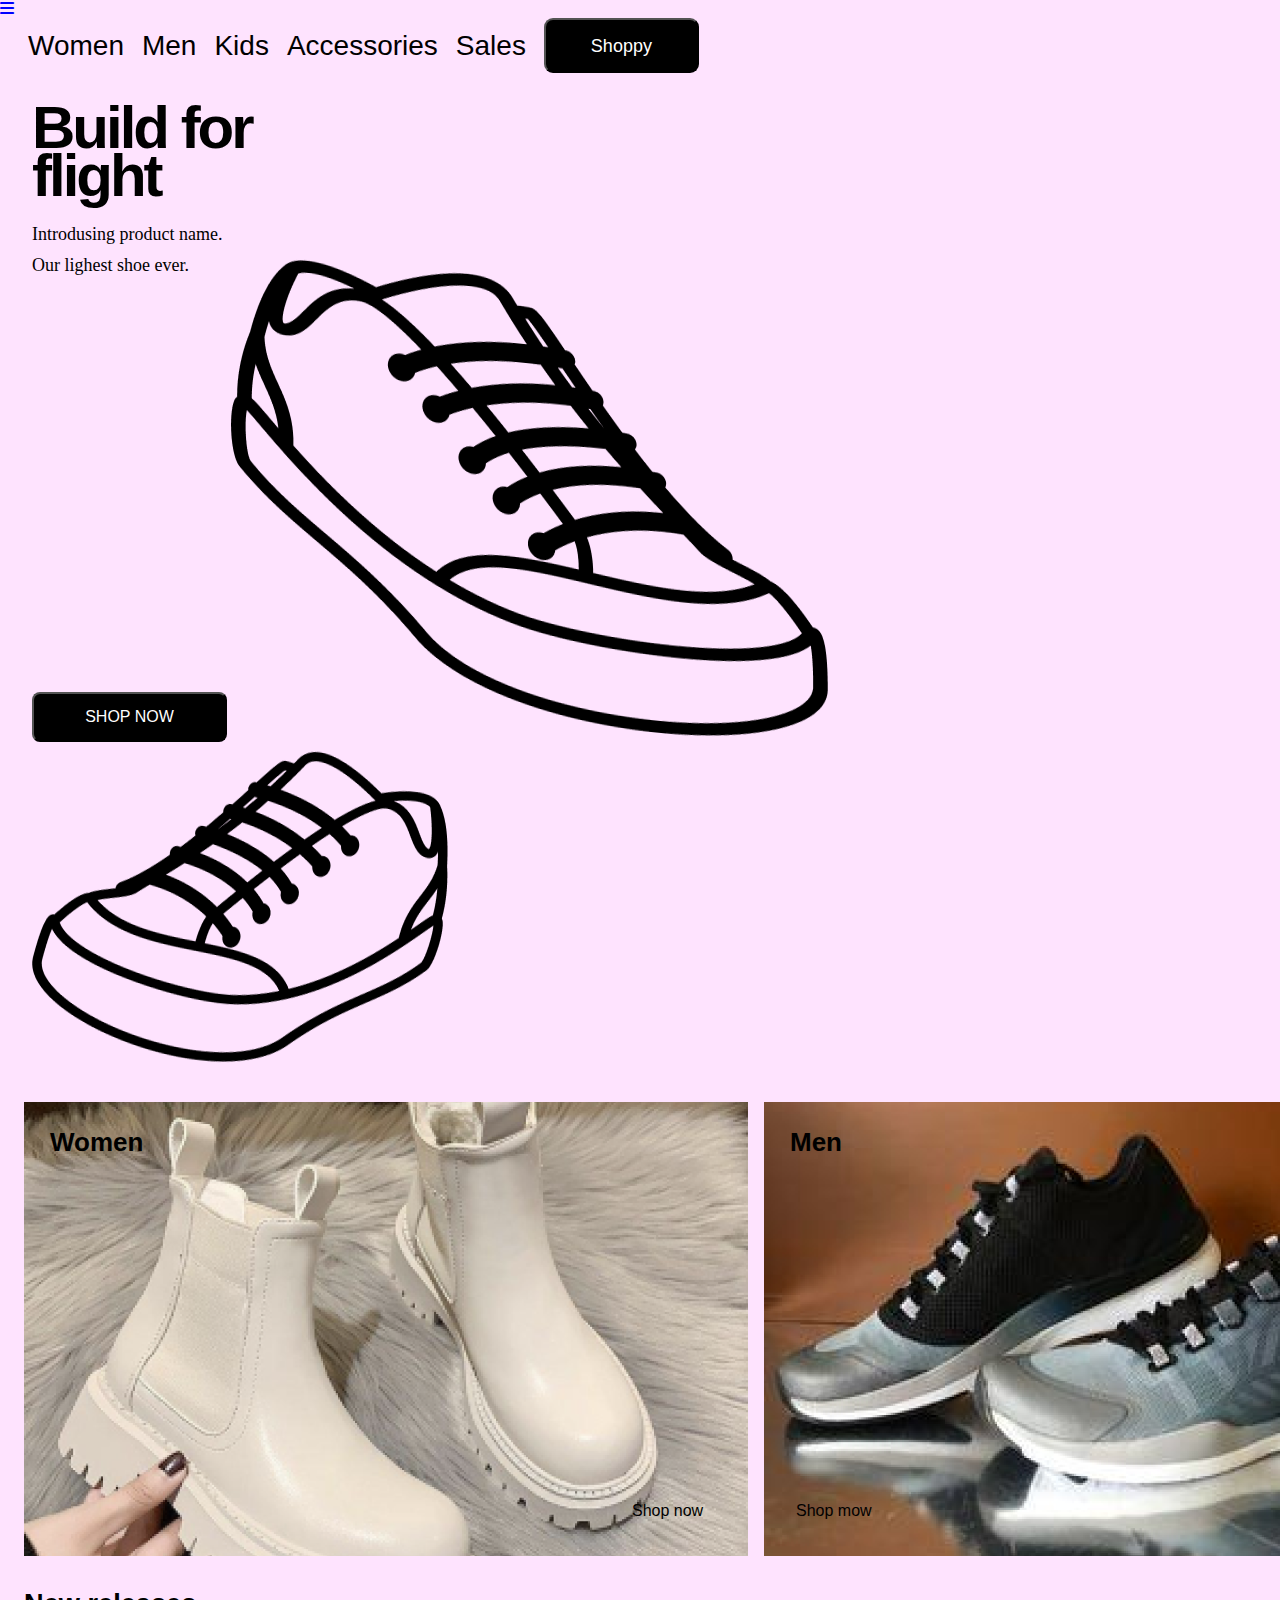
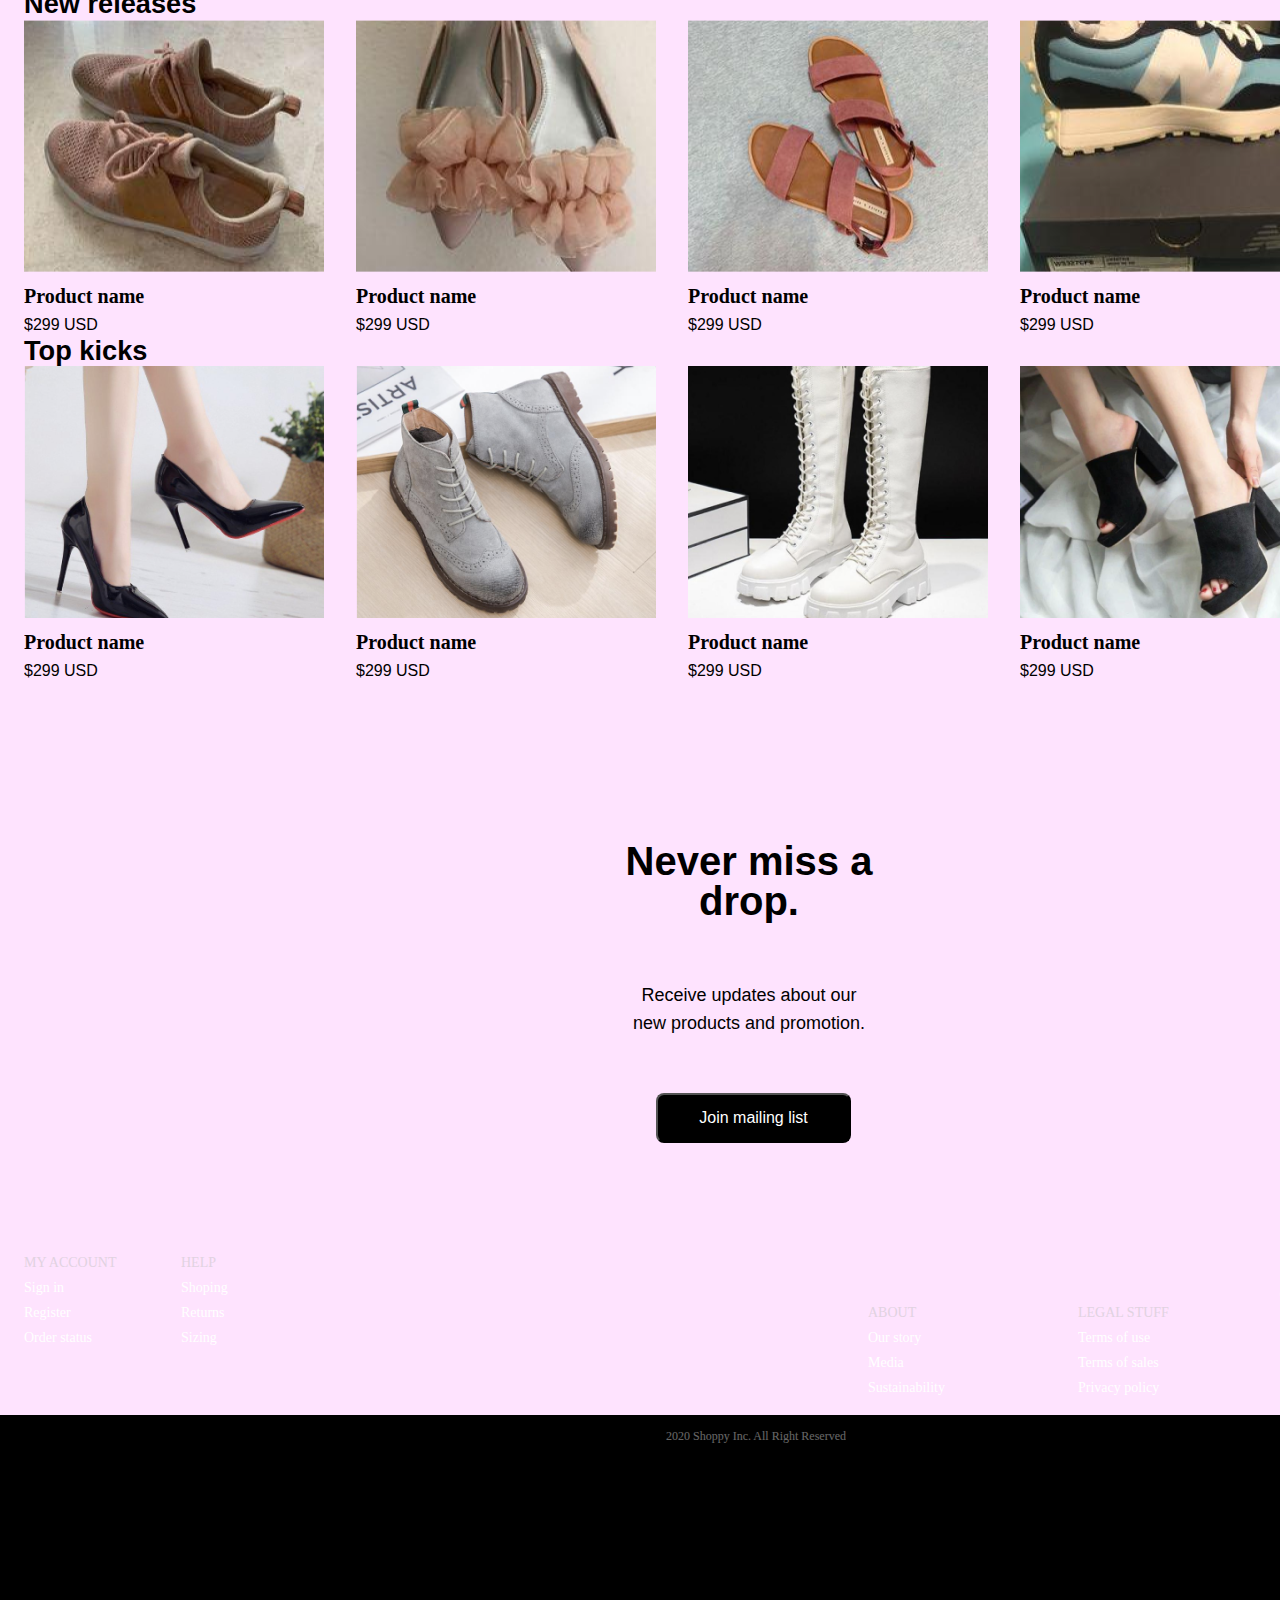
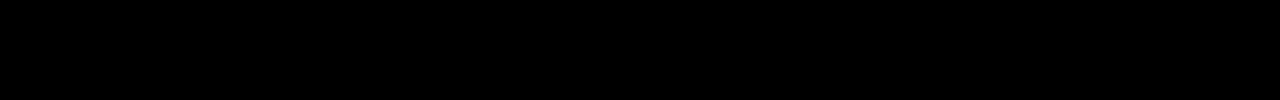
==== HW-5/index.html @ 254db84e "11" ====
<!DOCTYPE html>
<html lang="en">
<head>
    <meta charset="UTF-8">
    <meta http-equiv="X-UA-Compatible" content="IE=edge">
    <meta name="viewport" content="width=device-width, initial-scale=1.0">
    <title>Document</title>
    <link rel="stylesheet" href="css/normalize.css">
    <link rel="stylesheet" href="css/style.css">
    <link rel="stylesheet" href="https://cdnjs.cloudflare.com/ajax/libs/font-awesome/6.2.0/css/all.css">
    <link rel="stylesheet" href="css/solid.css">
</head>
 <body>
        <header>
     <div class> 
        <button class="menu"><i class="fa-solid fa-bars"></i></button>     
         <ul type="none">
            <a href="#">Women</a>
            <a href="#">Men</a>
            <a href="#">Kids</a>
            <a href="#">Accessories</a>
            <a href="#">Sales</a>
            <button class="call-to-action">Shoppy</button>
            <div class="icons">
                <img src="img\Search.png" class="emblem1">
                <img src="img\Bag.png" class="emblem2">
            </div>
        </ul>
       </div>
       </header>

        <container>
            <div class="buildforfly">
    <bff>Build for<br>  flight</bff> <br><br>
    <p>Introdusing product name.<br> Our lighest shoe ever.</p>
    <button class="call-to-action1">SHOP NOW</button>

       
        <img src="img\Vector (5).png" class="vector5">
        <img src="img\Vector (6).png" class="vector6">
    
    </div> 
    </container>

<content>
    <div class="block-wom-men">
        <div class="women">
        <img src="img\Rectangle9.png" class="woman-img">
        <pw>Women</pw>
        <shw>Shop now</shw>
    </div>
        <div class="men">  
        <img src="img\Rectangle10.png" class="men-img">
        <pm>Men</pm>
        <shm>Shop mow</shm>
    </div>
    </div>
</content>
<med>
       <b>New releases</b>

    <div class="frame-3">
        <div>
            <img src="img\Rectangle 17.png" class="releases">
            <div class="price">
            <div class="old">Product name</div>
            <div class="actual">$299 USD</div>
            </div>
        </div>
        <div>
            <img src="img\Rectangle 19.png" class="releases">
            <div class="price">
            <div class="old">Product name</div>
            <div class="actual">$299 USD</div>
            </div>
        </div>
        <div>
            <img src="img\Rectangle 20.png" class="releases">
            <div class="price">
            <div class="old">Product name</div>
            <div class="actual">$299 USD</div>
            </div>
        </div>
        <div>
            <img src="img\Rectangle 21.png" class="releases">
            <div class="price">
            <div class="old">Product name</div>
            <div class="actual">$299 USD</div>
            </div>
        </div>
        <div>
            <img src="img\Rectangle 22.png" class="releases">
            <div class="price">
            <div class="old">Product name</div>
            <div class="actual">$299 USD</div>
            </div>
        </div>
        <div>
            <img src="img\Rectangle 30.png" class="releases">
            <div class="price">
            <div class="old">Product name</div>
            <div class="actual">$299 USD</div>
            </div>
        </div>
        <div>
            <img src="img\Rectangle 32.png" class="releases">
            <div class="price">
            <div class="old">Product name</div>
            <div class="actual">$299 USD</div>
            </div>
        </div>
    </div>
        <b>Top kicks</b>
    
<div class="frame-4">
     <div>
        <img src="img\Rectangle 23.png" class="releases">
        <div class="price">
        <div class="old">Product name</div>
        <div class="actual">$299 USD</div>
        </div>
    </div>
    <div>
        <img src="img\Rectangle 24.png" class="releases">
        <div class="price">
        <div class="old">Product name</div>
        <div class="actual">$299 USD</div>
        </div>
    </div>
    <div>
        <img src="img\Rectangle 25.png" class="releases">
        <div class="price">
        <div class="old">Product name</div>
        <div class="actual">$299 USD</div>
        </div>
    </div>
    <div>
        <img src="img\Rectangle 26.png" class="releases">
        <div class="price">
        <div class="old">Product name</div>
        <div class="actual">$299 USD</div>
        </div>
    </div>
    <div>
        <img src="img\Rectangle 27.png" class="releases">
        <div class="price">
        <div class="old">Product name</div>
        <div class="actual">$299 USD</div>
        </div>
    </div>
    <div>
        <img src="img\Rectangle 31.png" class="releases">
        <div class="price">
        <div class="old">Product name</div>
        <div class="actual">$299 USD</div>
        </div>
    </div>
    <div>
        <img src="img\Rectangle 33.png" class="releases">
        <div class="price">
        <div class="old">Product name</div>
        <div class="actual">$299 USD</div>
        </div>
    </div>
</div>

</med>

<footer>
       <div class="title2">
       <pt>Never miss a drop.</pt>
        <te>Receive updates about our new products and promotion.</te>
        <button class="call-to-action2">
            Join mailing list</button>
        </div>
     <div class="rectangle-last">
        </div>
     <div class="social">
        <title-last>FOLLOW US</title-last>
        <a href="#" class="fa-brands fa-facebook"></a>  
        <a href="#" class="fa-brands fa-instagram"></a>  
        <a href="#" class="fa-brands fa-twitter"></a>
        <a href="#" class="fa-brands fa-linkedin"></a>
        </div>
    <div class="legalstuff">
         <title-last>LEGAL STUFF</title-last>
     <a href="#">Terms of use</a><br>
     <a href="#">Terms of sales</a><br>
     <a href="#">Privacy policy</a>
        </div>
    <div class="about">
        <title-last>ABOUT</title-last>
        <a href="#">Our story</a><br>
        <a href="#">Media</a><br>
        <a href="#">Sustainability</a>
        </div>
    <div class="help">
        <title-last>HELP</title-last>
        <a href="#">Shoping</a><br>
        <a href="#">Returns</a><br>
        <a href="#">Sizing</a>
        </div>
    <div class="my-account">
        <title-last>MY ACCOUNT</title-last>
        <a href="#">Sign in</a><br>
        <a href="#">Register</a><br>
        <a href="#">Order status</a>
        </div>
    <div class="all-rights">2020 Shoppy Inc. All Right Reserved</div>
</footer>
</body>
</html>
---- HW-5/css/style.css ----
*{
    box-sizing: border-box;
    margin: 0;
    padding: 0;
}
*::after,
*::before{
      box-sizing: border-box;
}
body{
    background-color: rgba(253, 215, 253, 0.705);
    font-family: Arial, Helvetica, sans-serif;
}
@media screen and (max-width: 800px) {
    .rectangle9,.rectangle10 {
      width: 100%; /* The width is 100%, when the viewport is 800px or smaller */
    }
}
a:hover{
color: aqua;
}
i:hover{
    color: blue ;
}
.menu-btn{
    height: 1.3125em;
    margin-right: 2em;
    height: 25px;
    width: 25px;
}
.menu{
    display: contents;
}
header{
    font-size: 16px;
    display: flex;
    justify-content: space-between;
    /*width: 1512px;*/
}

ul>a{
    text-decoration: none;
    color: #000000;
}
.call-to-action{
    font-size: 18px;
    background: black;
    color: #FFFFFF;
    border-radius: 0.5em;
    width: 155px;
    height: 55px;
   
    }
.call-to-action:hover{
        background: blue;
        color: yellow;
}
ul{
    justify-content: flex-start;
    display: flex;
    align-items: center;
    font-size: 28px;
    gap: 18px;
    margin: 0em 0em 0em 1em;
}
.emblem1,.emblem2 {
 
}
.icons{
    margin: 0em 0em 0em 25em;
    display: flex;
    align-items: center;
    gap: 1em;
}
a{
    color: #FFFFFF;
    text-decoration: none;
}


/*container*/

.buildforfly{
    margin: 2em;
}
.left {
    padding: 1.5em;
    margin-top: 10em;
    width: 13em;
}
bff{
    
    font-weight: 800;
    font-size: 3.75em;
    line-height: 0.75em;
    letter-spacing: -0.05em;
    color: #000000;
}
p{
    height: 3.25em;
    font-family: 'Poppins';
    font-style: normal;
    font-weight: 500;
    font-size: 1.125em;
    line-height: 1.75em;
    color: #000000;
    width: 191px;
}
/*Shoes*/
.Shoes{
    display: flex;
    justify-content: center;
    align-items: center;
}
.vector5 {
    transform: matrix(1, 0.1, 0, 0.99, 0, 0);
}
.vector6 {    
    transform: matrix(1, 0.1, 0, 0.99, 0, 0);
}
/*Content*/
content{
   width: 1512px;
}
.block-wom-men{
    display: flex;
    gap: 1em;
    justify-content: center;
    width: 1512px;
}


.woman-img>sh{
    float: right;
    font-size: 18px;
    line-height: 3em;
    font-weight: 600;
    padding: 16em 1em;
}
.men-img>sh{
    float: left;
    font-size: 18px;
    line-height: 3em;
    font-weight: 600;
    padding: 16em 1em;     
    color:#ffffff ;
}
.women{
   display: flex;
   justify-content: flex-start;
}
.men{
    display: flex;
    justify-content: flex-start;
}
pw{
    position: absolute;
    font-size: 26px;
    font-weight: 800;
    margin: 1em 1em 0em;
}
pm{
    position: absolute;
    font-size: 26px;
    font-weight: 800;
    padding: 1em 1em 0em;
}
shw{
    position: absolute;
    margin: 25em 0em 0em 38em;
}
shm{
    position: absolute;
    margin: 25em 0em 0em 2em;
}

.img{
        padding: 1.56em 0.625em 0.8125em 1.25em;
        width: 342px;
        height: 342px;
        background-repeat: no-repeat;
        background-size: cover;
        background-position: center;
        display: flex;
        flex-direction: column;
        justify-content: space-between;;
}
b{
    margin-top: 5em;
    font-size: 1.7em;
}

med{
    display:inline-block;
    margin: 2em 0em 0em 1.5em;
}
.old{
    font-family: 'Montserrat';
    font-style: normal;
    font-weight: 800;
    font-size: 20px;
    line-height: 40px;
}
.title{
    font-family: 'Montserrat';
    font-style: normal;
    font-weight: 800;
    font-size: 30px;
    line-height: 40px;
    color: #000000;
}

.frame-3{
    width: 1464px;
    overflow-x: scroll;
    display: flex;
    gap: 2em;
}
.frame-4{
    width: 1464px;
    overflow-x: scroll;
    display: flex;
    gap: 2em;
}
.social{
    position: absolute;
    width: 82px;
    height: 27px;
    left: 80em;
    top: 2861px;
}
title-last{
    font-family: 'Poppins';
    font-style: normal;
    font-weight: 500;
    font-size: 14px;
    line-height: 25px;
    color: #C4C4C4;
    opacity: 0.5;
    display: block;
}

.fa-brands{
color: #FFFFFF;
}
.releases{
    width: 300px;
    height: 252px;
    left: 670px;
}

.title2{
    display: inline-grid;
    justify-content: center;
    justify-content:center;
    margin: 10em 0em 17em 39em;
    gap: 60px;
}
.title2>pt{
    font-size: 30px;
    text-align: center;
    font-weight: 900;
    width: 250px;
    height: 80px;
    font-weight: 800;
    font-size: 40px;
    line-height: 40px;
    color: #000000;
}
.title2>te{
    color: #000000;
    font-size: 18px;
    text-align: center;
    width: 250px;
    height: 52px;
    line-height:28px;
    
}
.call-to-action2{
    width: 195px;
    height: 50px;
    background: #000000;
    border-radius: 0.5em;
    margin: 0em 2em ;
}
.call-to-action2:hover{
    width: 195px;
    height: 50px;
    background: yellow;
    border-radius: 0.5em;
}
.call-to-action1{
    width: 195px;
    height: 50px;
    color: #ffffff;
    background: #000000;
    border-radius: 0.5em;
}
.call-to-action1:hover{
    
    color: #ffffff;
    background: blue;
    border-radius: 0.5em;
}
button{
   
    line-height: 28px;
    color: #ffff;
    background: #0000;
    cursor: pointer;
}
.rectangle-last{
    width: 1512px;
    height: 285px;
    top: 2765px;
    background: #000000;
    transform: matrix(-1, 0, 0, 1, 0, 0);
}
.legalstuff{
    position: absolute;
    width: 91px;
    height: 74px;   
    left: 77em;
    top: 2900px;

/* Footer-Links */

font-family: 'Poppins';
font-style: normal;
font-weight: 500;
font-size: 14px;
line-height: 25px;
/* or 179% */


color: #FFFFFF;
}
.about{
    position: absolute;
width: 162px;
height: 74px;
left: 62em;
top: 2900px;

/* Footer-Links */

font-family: 'Poppins';
font-style: normal;
font-weight: 500;
font-size: 14px;
line-height: 25px;
/* or 179% */


color: #FFFFFF;
}
.help{
    position: absolute;
width: 162px;
height: 74px;
left: 181px;
top: 2850px;

/* Footer-Links */

font-family: 'Poppins';
font-style: normal;
font-weight: 500;
font-size: 14px;
line-height: 25px;
/* or 179% */


color: #FFFFFF;
}
.my-account{
    position: absolute;
    width: 162px;
    height: 74px;
    left: 24px;
    top: 2850px;
    font-family: 'Poppins';
    font-style: normal;
    font-weight: 500;
    font-size: 14px;
    line-height: 25px;
    color: #FFFFFF;
}
.all-rights{
    position: absolute;
width: 214px;
height: 25px;
left: 649px;
top: 252em;

font-family: 'Poppins';
font-style: normal;
font-weight: 500;
font-size: 12px;
line-height: 25px;
/* identical to box height, or 208% */

text-align: center;

color: #FFFFFF;

opacity: 0.4;
}
---- HW-5/css/solid.css ----
/*!
 * Font Awesome Free 6.2.0 by @fontawesome - https://fontawesome.com
 * License - https://fontawesome.com/license/free (Icons: CC BY 4.0, Fonts: SIL OFL 1.1, Code: MIT License)
 * Copyright 2022 Fonticons, Inc.
 */
 :root, :host {
    --fa-style-family-classic: 'Font Awesome 6 Free';
    --fa-font-solid: normal 900 1em/1 'Font Awesome 6 Free'; }
  
  @font-face {
    font-family: 'Font Awesome 6 Free';
    font-style: normal;
    font-weight: 900;
    font-display: block;
    src: url("../webfonts/fa-solid-900.woff2") format("woff2"), url("../webfonts/fa-solid-900.ttf") format("truetype"); }
  
  .fas,
  .fa-solid {
    font-weight: 900; }
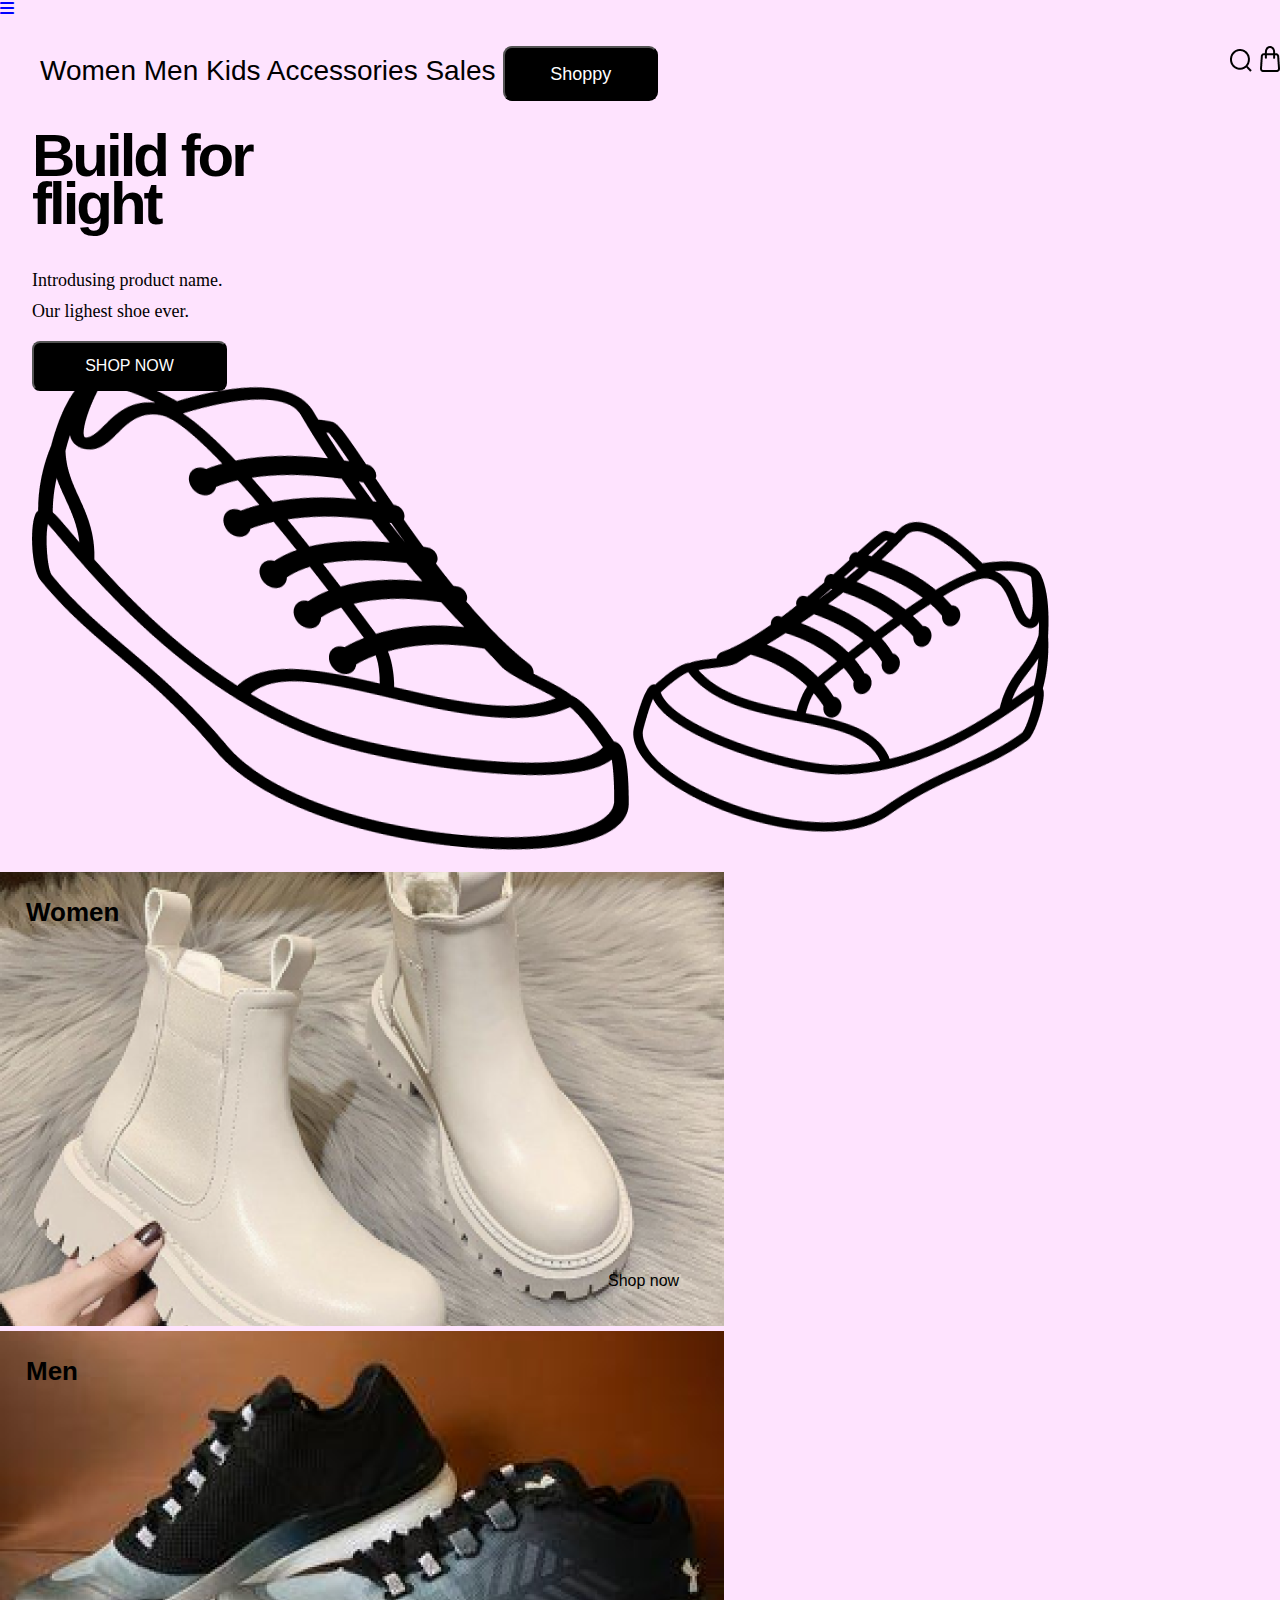
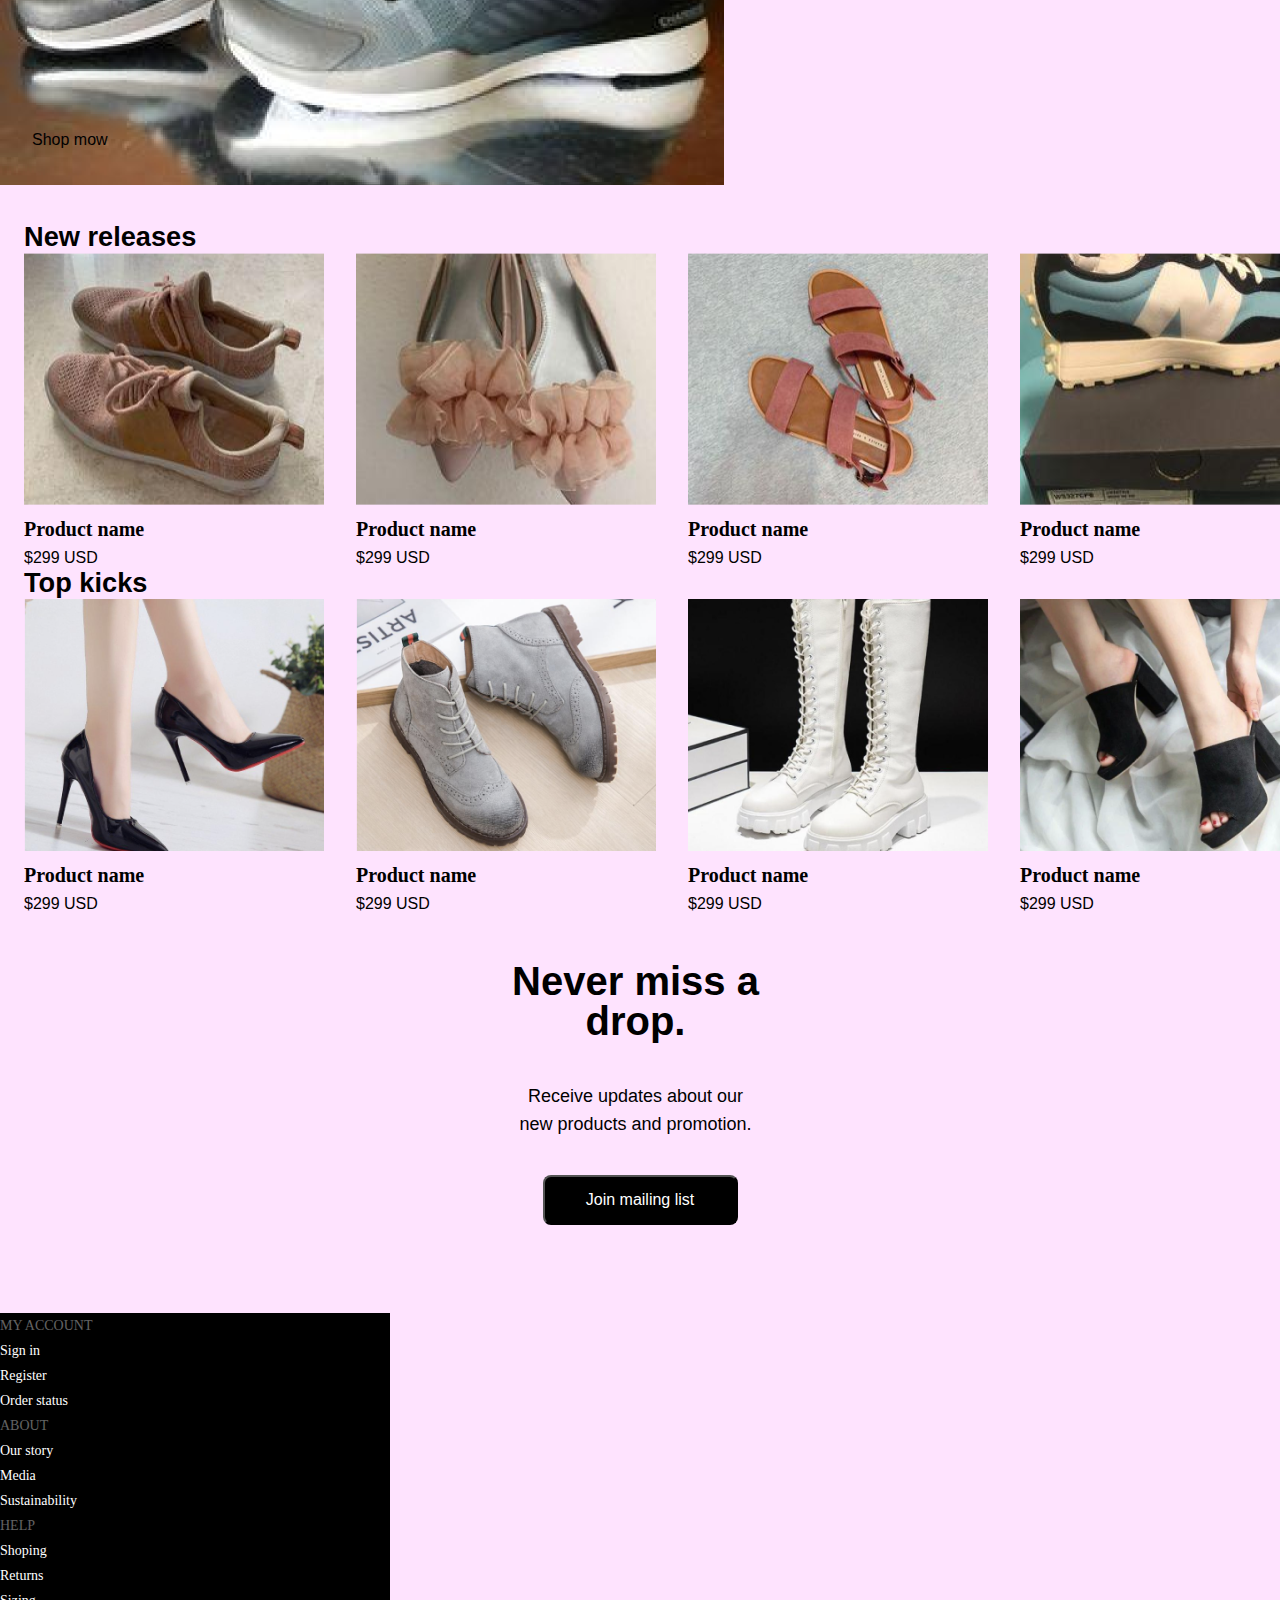
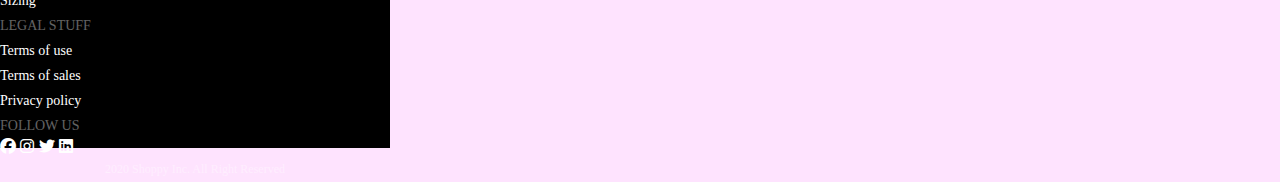
==== commit eee6ca18: "11" ====
--- a/HW-5/index.html
+++ b/HW-5/index.html
@@ -35,10 +35,10 @@
     <p>Introdusing product name.<br> Our lighest shoe ever.</p>
     <button class="call-to-action1">SHOP NOW</button>
 
-       
+       <div class="pedali">
         <img src="img\Vector (5).png" class="vector5">
         <img src="img\Vector (6).png" class="vector6">
-    
+    </div>
     </div> 
     </container>
 
@@ -57,8 +57,8 @@
     </div>
 </content>
 <med>
-       <b>New releases</b>
-
+     
+    <b>New releases</b>
     <div class="frame-3">
         <div>
             <img src="img\Rectangle 17.png" class="releases">
@@ -110,8 +110,8 @@
             </div>
         </div>
     </div>
-        <b>Top kicks</b>
-    
+        
+    <b>Top kicks</b>
 <div class="frame-4">
      <div>
         <img src="img\Rectangle 23.png" class="releases">
@@ -165,48 +165,59 @@
 </div>
 
 </med>
-
+<div class="title2">
+    <pt>Never miss a drop.</pt>
+     <te>Receive updates about our new products and promotion.</te>
+     <button class="call-to-action2">
+         Join mailing list</button>
+     </div>
 <footer>
-       <div class="title2">
-       <pt>Never miss a drop.</pt>
-        <te>Receive updates about our new products and promotion.</te>
-        <button class="call-to-action2">
-            Join mailing list</button>
-        </div>
-     <div class="rectangle-last">
-        </div>
-     <div class="social">
-        <title-last>FOLLOW US</title-last>
-        <a href="#" class="fa-brands fa-facebook"></a>  
-        <a href="#" class="fa-brands fa-instagram"></a>  
-        <a href="#" class="fa-brands fa-twitter"></a>
-        <a href="#" class="fa-brands fa-linkedin"></a>
-        </div>
-    <div class="legalstuff">
-         <title-last>LEGAL STUFF</title-last>
-     <a href="#">Terms of use</a><br>
-     <a href="#">Terms of sales</a><br>
-     <a href="#">Privacy policy</a>
-        </div>
-    <div class="about">
-        <title-last>ABOUT</title-last>
-        <a href="#">Our story</a><br>
-        <a href="#">Media</a><br>
-        <a href="#">Sustainability</a>
-        </div>
-    <div class="help">
-        <title-last>HELP</title-last>
-        <a href="#">Shoping</a><br>
-        <a href="#">Returns</a><br>
-        <a href="#">Sizing</a>
-        </div>
+    
+    <div class="footer">
+       
+     
+     
+     
+    
+    <div class="firstblock">
     <div class="my-account">
         <title-last>MY ACCOUNT</title-last>
         <a href="#">Sign in</a><br>
         <a href="#">Register</a><br>
         <a href="#">Order status</a>
         </div>
+    <div class="about">
+            <title-last>ABOUT</title-last>
+            <a href="#">Our story</a><br>
+            <a href="#">Media</a><br>
+            <a href="#">Sustainability</a>
+            </div>
+        </div>
+     <div class="secondblock">   
+    <div class="help">
+                <title-last>HELP</title-last>
+                <a href="#">Shoping</a><br>
+                <a href="#">Returns</a><br>
+                <a href="#">Sizing</a>
+                </div>
+               
+    <div class="legalstuff">
+            <title-last>LEGAL STUFF</title-last>
+            <a href="#">Terms of use</a><br>
+            <a href="#">Terms of sales</a><br>
+            <a href="#">Privacy policy</a>
+            </div>
+        </div>
+        <div class="social">
+            <title-last>FOLLOW US</title-last>
+            <a href="#" class="fa-brands fa-facebook"></a>  
+            <a href="#" class="fa-brands fa-instagram"></a>  
+            <a href="#" class="fa-brands fa-twitter"></a>
+            <a href="#" class="fa-brands fa-linkedin"></a>
+        </div>
     <div class="all-rights">2020 Shoppy Inc. All Right Reserved</div>
+
+</div>
 </footer>
 </body>
 </html>--- a/HW-5/css/style.css
+++ b/HW-5/css/style.css
@@ -1,23 +1,18 @@
-*{
-    box-sizing: border-box;
-    margin: 0;
-    padding: 0;
-}
-*::after,
-*::before{
-      box-sizing: border-box;
-}
+
+  
+
 body{
     background-color: rgba(253, 215, 253, 0.705);
     font-family: Arial, Helvetica, sans-serif;
+    box-sizing: border-box;
 }
 @media screen and (max-width: 800px) {
     .rectangle9,.rectangle10 {
-      width: 100%; /* The width is 100%, when the viewport is 800px or smaller */
+      width: 100%; 
     }
 }
 a:hover{
-color: aqua;
+    color: aqua;
 }
 i:hover{
     color: blue ;
@@ -31,12 +26,6 @@
 .menu{
     display: contents;
 }
-header{
-    font-size: 16px;
-    display: flex;
-    justify-content: space-between;
-    /*width: 1512px;*/
-}
 
 ul>a{
     text-decoration: none;
@@ -49,28 +38,17 @@
     border-radius: 0.5em;
     width: 155px;
     height: 55px;
-   
-    }
+   }
 .call-to-action:hover{
         background: blue;
         color: yellow;
 }
 ul{
-    justify-content: flex-start;
-    display: flex;
-    align-items: center;
     font-size: 28px;
-    gap: 18px;
-    margin: 0em 0em 0em 1em;
-}
-.emblem1,.emblem2 {
- 
+    
 }
 .icons{
-    margin: 0em 0em 0em 25em;
-    display: flex;
-    align-items: center;
-    gap: 1em;
+    float: right;
 }
 a{
     color: #FFFFFF;
@@ -123,7 +101,7 @@
    width: 1512px;
 }
 .block-wom-men{
-    display: flex;
+    display: contents;
     gap: 1em;
     justify-content: center;
     width: 1512px;
@@ -146,11 +124,11 @@
     color:#ffffff ;
 }
 .women{
-   display: flex;
+   display: inline-flex;
    justify-content: flex-start;
 }
 .men{
-    display: flex;
+    display: inline-flex;
     justify-content: flex-start;
 }
 pw{
@@ -191,7 +169,7 @@
 }
 
 med{
-    display:inline-block;
+    display:block;
     margin: 2em 0em 0em 1.5em;
 }
 .old{
@@ -211,23 +189,19 @@
 }
 
 .frame-3{
-    width: 1464px;
+   
     overflow-x: scroll;
     display: flex;
     gap: 2em;
 }
 .frame-4{
-    width: 1464px;
+   
     overflow-x: scroll;
     display: flex;
     gap: 2em;
 }
 .social{
-    position: absolute;
     width: 82px;
-    height: 27px;
-    left: 80em;
-    top: 2861px;
 }
 title-last{
     font-family: 'Poppins';
@@ -246,23 +220,18 @@
 .releases{
     width: 300px;
     height: 252px;
-    left: 670px;
-}
-
+}
 .title2{
-    display: inline-grid;
+    height: 19em;
+    display: grid;
     justify-content: center;
-    justify-content:center;
-    margin: 10em 0em 17em 39em;
-    gap: 60px;
+    padding: 3em;
 }
 .title2>pt{
-    font-size: 30px;
     text-align: center;
     font-weight: 900;
     width: 250px;
     height: 80px;
-    font-weight: 800;
     font-size: 40px;
     line-height: 40px;
     color: #000000;
@@ -273,8 +242,7 @@
     text-align: center;
     width: 250px;
     height: 52px;
-    line-height:28px;
-    
+    line-height:28px;    
 }
 .call-to-action2{
     width: 195px;
@@ -297,13 +265,11 @@
     border-radius: 0.5em;
 }
 .call-to-action1:hover{
-    
     color: #ffffff;
     background: blue;
     border-radius: 0.5em;
 }
 button{
-   
     line-height: 28px;
     color: #ffff;
     background: #0000;
@@ -312,73 +278,40 @@
 .rectangle-last{
     width: 1512px;
     height: 285px;
-    top: 2765px;
     background: #000000;
     transform: matrix(-1, 0, 0, 1, 0, 0);
 }
+.footer{
+    display: block;
+    background: #000000;
+    width: 390px;
+    height: 435px;
+}
 .legalstuff{
-    position: absolute;
-    width: 91px;
-    height: 74px;   
-    left: 77em;
-    top: 2900px;
-
-/* Footer-Links */
-
-font-family: 'Poppins';
-font-style: normal;
-font-weight: 500;
-font-size: 14px;
-line-height: 25px;
-/* or 179% */
-
-
-color: #FFFFFF;
+    font-family: 'Poppins';
+    font-style: normal;
+    font-weight: 500;
+    font-size: 14px;
+    line-height: 25px;
+    color: #FFFFFF;
 }
 .about{
-    position: absolute;
-width: 162px;
-height: 74px;
-left: 62em;
-top: 2900px;
-
-/* Footer-Links */
-
-font-family: 'Poppins';
-font-style: normal;
-font-weight: 500;
-font-size: 14px;
-line-height: 25px;
-/* or 179% */
-
-
-color: #FFFFFF;
+    font-family: 'Poppins';
+    font-style: normal;
+    font-weight: 500;
+    font-size: 14px;
+    line-height: 25px;
+    color: #FFFFFF;
 }
 .help{
-    position: absolute;
-width: 162px;
-height: 74px;
-left: 181px;
-top: 2850px;
-
-/* Footer-Links */
-
-font-family: 'Poppins';
-font-style: normal;
-font-weight: 500;
-font-size: 14px;
-line-height: 25px;
-/* or 179% */
-
-
-color: #FFFFFF;
+    font-family: 'Poppins';
+    font-style: normal;
+    font-weight: 500;
+    font-size: 14px;
+    line-height: 25px;
+    color: #FFFFFF;
 }
 .my-account{
-    position: absolute;
-    width: 162px;
-    height: 74px;
-    left: 24px;
-    top: 2850px;
     font-family: 'Poppins';
     font-style: normal;
     font-weight: 500;
@@ -387,22 +320,12 @@
     color: #FFFFFF;
 }
 .all-rights{
-    position: absolute;
-width: 214px;
-height: 25px;
-left: 649px;
-top: 252em;
-
-font-family: 'Poppins';
-font-style: normal;
-font-weight: 500;
-font-size: 12px;
-line-height: 25px;
-/* identical to box height, or 208% */
-
-text-align: center;
-
-color: #FFFFFF;
-
-opacity: 0.4;
+    font-family: 'Poppins';
+    font-style: normal;
+    font-weight: 500;
+    font-size: 12px;
+    line-height: 25px;
+    text-align: center;
+    color: #FFFFFF;
+    opacity: 0.4;
 }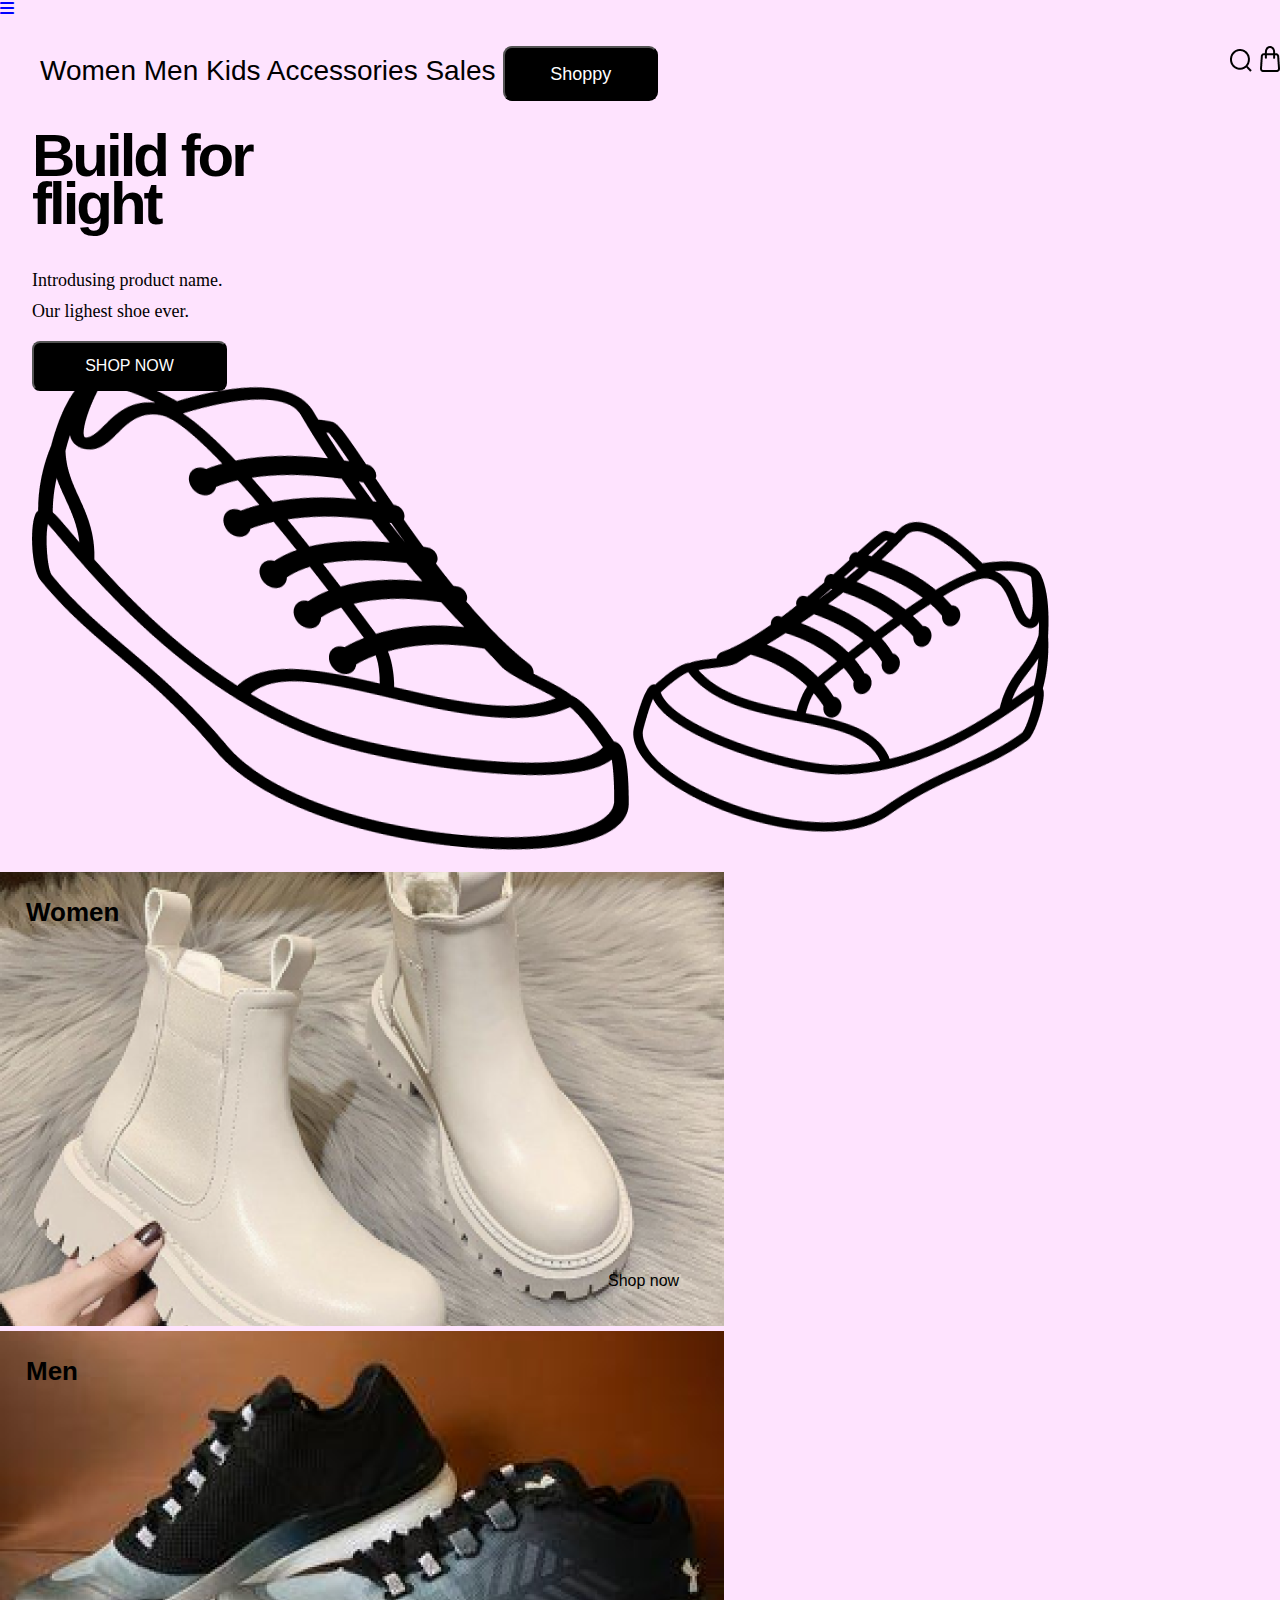
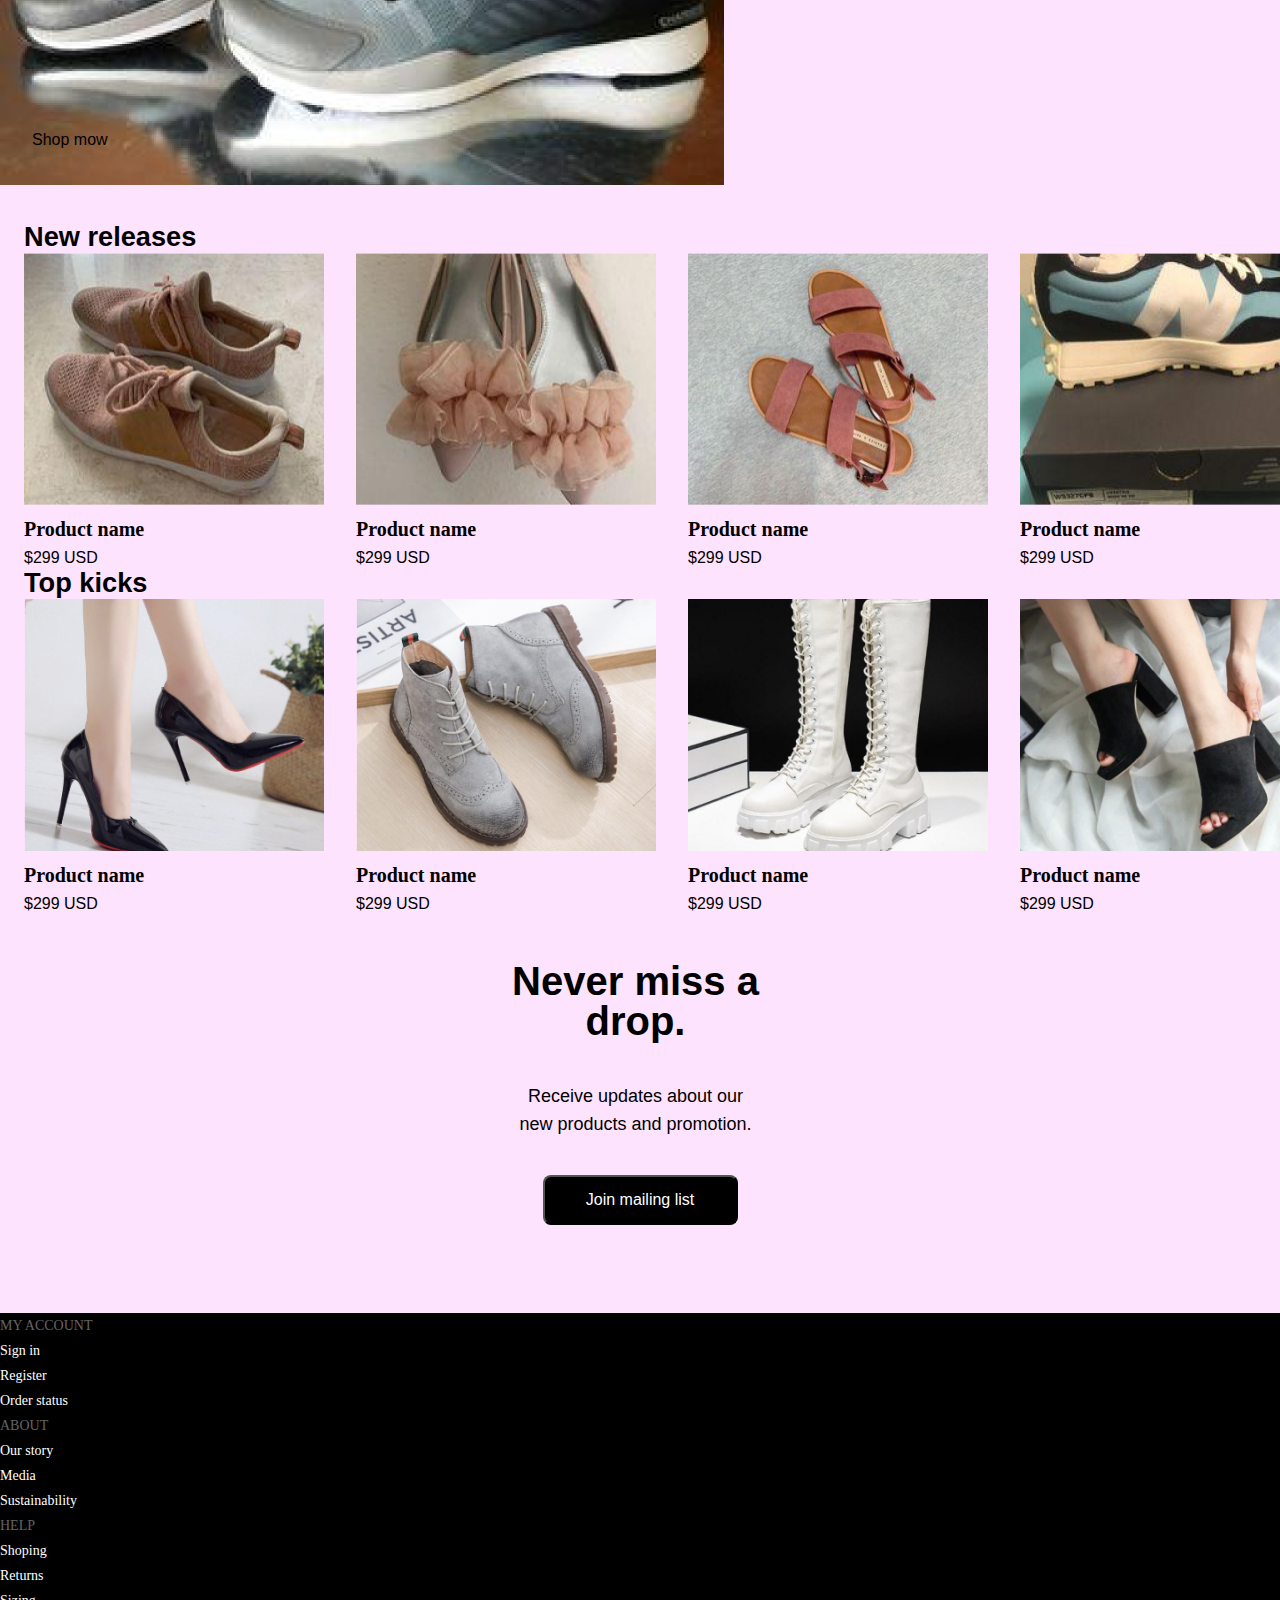
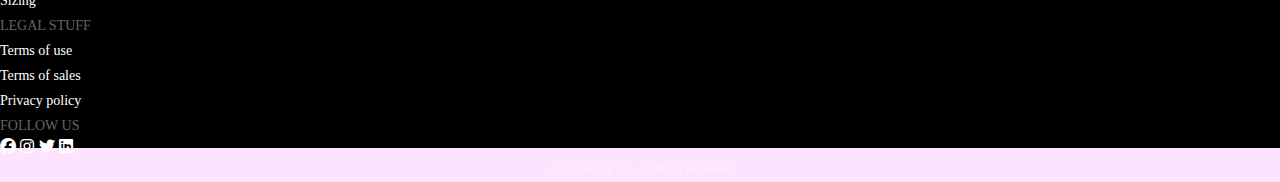
==== commit 4c3ed136: "11" ====
--- a/HW-5/index.html
+++ b/HW-5/index.html
@@ -8,7 +8,7 @@
     <link rel="stylesheet" href="css/normalize.css">
     <link rel="stylesheet" href="css/style.css">
     <link rel="stylesheet" href="https://cdnjs.cloudflare.com/ajax/libs/font-awesome/6.2.0/css/all.css">
-    <link rel="stylesheet" href="css/solid.css">
+    <!-- <link rel="stylesheet" href="css/solid.css"> -->
 </head>
  <body>
         <header>
--- a/HW-5/css/style.css
+++ b/HW-5/css/style.css
@@ -6,7 +6,7 @@
     font-family: Arial, Helvetica, sans-serif;
     box-sizing: border-box;
 }
-@media screen and (max-width: 800px) {
+@media screen and (max-width: 100%) {
     .rectangle9,.rectangle10 {
       width: 100%; 
     }
@@ -284,7 +284,7 @@
 .footer{
     display: block;
     background: #000000;
-    width: 390px;
+    width: 100%;
     height: 435px;
 }
 .legalstuff{
